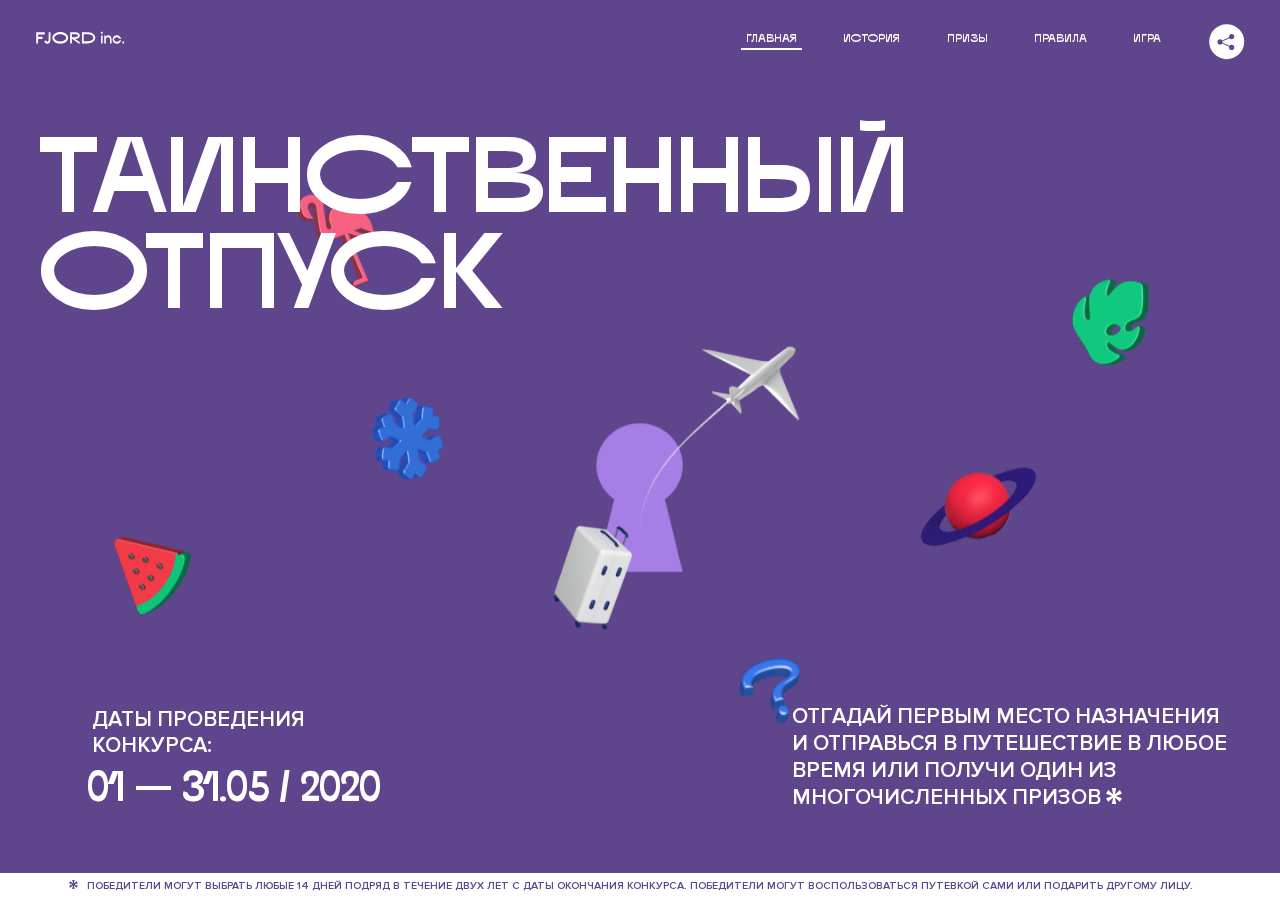
==== 3/index.html @ e9f089f7 ":heavy_check_mark: Сборка #3" ====
<!DOCTYPE html>
<html lang="ru">
<head>
  <meta charset="UTF-8">
  <meta name="description" content="">
  <meta name="viewport" content="width=device-width, initial-scale=1.0">
  <meta http-equiv="X-UA-Compatible" content="ie=edge">
  <title>Mysterious Vacation</title>
  <link rel="stylesheet" href="css/style.min.css">
<link href="css/style.min.css" rel="stylesheet">  <base href="https://htmlacademy-animation.github.io/119056-magic-vacation-1/3/">
</head>
<body>

  <header class="page-header js-header">
    <div class="page-header__wrapper">
      <a href="#" class="page-header__logo" aria-label="Перейти на страницу FJORD.Inc">
        <svg width="100" height="15" viewBox="0 0 100 15" fill="none" xmlns="http://www.w3.org/2000/svg">
          <path d="M0.26 1.4V14H2.276V8.906H7.334V6.44H2.276V3.848H9.872V1.4H0.26ZM12.733 14.36C15.127 14.36 16.243 12.65 16.243 9.5V1.4H14.263V8.96C14.263 11.21 13.723 11.876 12.733 11.876C11.833 11.876 11.473 11.3 11.347 10.58L9.36702 10.94C9.63702 13.046 10.663 14.36 12.733 14.36ZM18.3918 7.7C18.3918 11.372 22.3878 14.36 27.3198 14.36C32.2518 14.36 36.2478 11.372 36.2478 7.7C36.2478 4.028 32.2518 1.04 27.3198 1.04C22.3878 1.04 18.3918 4.028 18.3918 7.7ZM20.6058 7.7C20.6058 5.378 23.6118 3.524 27.3198 3.524C30.9918 3.524 33.9798 5.378 33.9798 7.7C33.9798 10.004 30.9918 11.858 27.3198 11.858C23.6118 11.858 20.6058 10.004 20.6058 7.7ZM40.403 14V8.906H40.799L49.079 14.702V12.38L44.039 8.906H44.201C47.999 8.906 49.277 7.304 49.277 5.162C49.277 3.092 47.999 1.4 44.201 1.4H38.387V14H40.403ZM43.535 3.722C45.785 3.722 47.045 4.136 47.045 5.432C47.045 6.764 45.785 7.034 43.535 7.034H40.403V3.722H43.535ZM51.6936 1.382V14H57.8676C62.7456 14 66.7236 11.534 66.7236 7.7C66.7236 3.848 62.7456 1.382 57.8676 1.382H51.6936ZM53.7096 11.624V3.722H57.5436C61.5396 3.722 64.4916 5.018 64.4916 7.7C64.4916 10.238 61.5396 11.624 57.5436 11.624H53.7096ZM73.1832 14.018H74.9832V5H73.1832V14.018ZM72.9132 1.976C72.9132 2.57 73.3992 3.092 74.0832 3.092C74.7492 3.092 75.2352 2.57 75.2352 1.976C75.2352 1.382 74.7672 0.805999 74.0832 0.805999C73.3812 0.805999 72.9132 1.382 72.9132 1.976ZM76.7867 14H78.5687V9.104C78.7487 8.006 79.5947 6.962 81.0887 6.962C82.1147 6.962 83.2667 7.448 83.2667 9.554V14H85.0487V9.014C85.0487 6.152 83.2307 4.73 81.3587 4.73C79.9187 4.73 79.0727 5.558 78.5687 6.854V5H76.7867V14ZM90.9898 14.27C93.5098 14.27 95.3818 12.506 95.7238 10.328H94.0498C93.7258 11.3 92.6998 12.02 90.9898 12.02C88.8478 12.02 87.7678 10.922 87.7678 9.59C87.7678 8.24 88.8478 6.962 90.9898 6.962C92.7538 6.962 93.7978 7.844 94.0858 8.924H95.7418C95.4358 6.71 93.6178 4.73 90.9898 4.73C88.0918 4.73 86.1298 7.124 86.1298 9.59C86.1298 12.074 88.1278 14.27 90.9898 14.27ZM97.0693 12.938C97.0693 13.658 97.5553 14.144 98.2753 14.144C98.9953 14.144 99.4813 13.658 99.4813 12.938C99.4813 12.2 98.9953 11.714 98.2753 11.714C97.5553 11.714 97.0693 12.2 97.0693 12.938Z" fill="currentColor"></path>
        </svg>
      </a>
      <button class="page-header__toggler js-menu-toggler" type="button" aria-label="Управление мобильным меню"><span>Меню</span></button>
      <nav class="page-header__nav">
        <div class="page-header__menu js-menu" id="menu">
          <ul>
            <li>
              <a class="js-menu-link active" href="#top" data-href="top">главная</a>
            </li>
            <li>
              <a class="js-menu-link" href="#story" data-href="story">история</a>
            </li>
            <li>
              <a class="js-menu-link" href="#prizes" data-href="prizes">призы</a>
            </li>
            <li>
              <a class="js-menu-link" href="#rules" data-href="rules">правила</a>
            </li>
            <li>
              <a class="js-menu-link" href="#game" data-href="game">игра</a>
            </li>
          </ul>
        </div>
        <div class="page-header__social">
          <div class="social-block js-social-block">
            <button class="social-block__toggler" aria-label="Управлять блоком с социальными кнопками">
              <svg width="26" height="22" viewBox="0 0 27 22" fill="none" xmlns="http://www.w3.org/2000/svg">
                <path d="M19.6721 7.43664C21.6273 7.43664 23.213 5.85095 23.213 3.89566C23.213 1.94037 21.6273 0.354675 19.6721 0.354675C17.7168 0.354675 16.1311 1.94037 16.1311 3.89566C16.1311 4.19968 16.1728 4.49178 16.2458 4.77345L7.21751 8.95527C6.57519 8.05214 5.52303 7.46049 4.33078 7.46049C2.37549 7.46049 0.789795 9.04618 0.789795 11.0015C0.789795 12.9568 2.37549 14.5425 4.33078 14.5425C5.52303 14.5425 6.57668 13.9508 7.21751 13.0477L16.2458 17.2295C16.1743 17.5112 16.1311 17.8033 16.1311 18.1073C16.1311 20.0626 17.7168 21.6483 19.6721 21.6483C21.6273 21.6483 23.213 20.0626 23.213 18.1073C23.213 16.152 21.6273 14.5663 19.6721 14.5663C18.4798 14.5663 17.4262 15.158 16.7853 16.0611L7.75701 11.8793C7.82854 11.5976 7.87176 11.3055 7.87176 11.0015C7.87176 10.6974 7.83003 10.4053 7.75701 10.1237L16.7853 5.94186C17.4262 6.84499 18.4783 7.43664 19.6721 7.43664Z" fill="currentColor"></path>
              </svg>
            </button>
            <ul class="social-block__list">
              <li>
                <a class="social-block__link social-block__link--fb" href="#" aria-label="Мы на Facebook">
                  <svg width="8" height="17" viewBox="0 0 8 17" fill="none" xmlns="http://www.w3.org/2000/svg">
                    <path d="M4.24646 16.9899H1.09275L1.05793 8.49828H0V5.30707H1.05793V3.81124C1.05793 1.42084 2.57654 0 5.21735 0H7.41758V3.18585H5.30841C4.28262 3.18585 4.2478 3.48582 4.2478 4.24914V5.30707H7.42964L7.16716 8.49828H4.2478V16.9899H4.24646Z" fill="currentColor"></path>
                  </svg>
                </a>
              </li>
              <li>
                <a class="social-block__link social-block__link--insta" href="#" aria-label="Мы в Instagram">
                  <svg width="15" height="15" viewBox="0 0 15 15" fill="none" xmlns="http://www.w3.org/2000/svg">
                    <path d="M11.0197 0H4.19806C2.14246 0 0.471191 1.66993 0.471191 3.72285V10.5499C0.471191 12.6082 2.14112 14.2727 4.19806 14.2727H11.0197C13.0753 14.2727 14.7466 12.6082 14.7466 10.5499V3.72285C14.7466 1.67127 13.0753 0 11.0197 0ZM11.0197 12.4849H4.19806C3.13076 12.4849 2.26432 11.6158 2.26432 10.5512V3.72419C2.26432 2.65956 3.13076 1.79715 4.19806 1.79715H11.0197C12.087 1.79715 12.9535 2.6609 12.9535 3.72419V10.5512C12.9535 11.6145 12.087 12.4849 11.0197 12.4849Z" fill="currentColor"></path>
                    <path d="M7.60887 3.11084C5.38989 3.11084 3.58203 4.9187 3.58203 7.14036C3.58203 9.35532 5.38989 11.1645 7.60887 11.1645C9.83053 11.1645 11.6357 9.35666 11.6357 7.14036C11.6357 4.9187 9.83053 3.11084 7.60887 3.11084ZM7.60887 9.36871C6.37551 9.36871 5.37784 8.37372 5.37784 7.14036C5.37784 5.90699 6.37551 4.90665 7.60887 4.90665C8.83822 4.90665 9.84259 5.90833 9.84259 7.14036C9.84392 8.37238 8.83822 9.36871 7.60887 9.36871Z" fill="currentColor"></path>
                    <path d="M11.3573 2.35962C10.8256 2.35962 10.3931 2.79752 10.3931 3.32381C10.3931 3.85546 10.8256 4.29336 11.3573 4.29336C11.8862 4.29336 12.3215 3.85546 12.3215 3.32381C12.3215 2.79752 11.8862 2.35962 11.3573 2.35962Z" fill="currentColor"></path>
                  </svg>
                </a>
              </li>
              <li>
                <a class="social-block__link social-block__link--vk" href="#" aria-label="Мы ВКонтакте">
                  <svg width="17" height="10" viewBox="0 0 17 10" fill="none" xmlns="http://www.w3.org/2000/svg">
                    <path d="M14.1234 4.9002C14.1234 4.9002 16.3623 1.72708 16.5866 0.680242C16.6595 0.312285 16.4947 0.103188 16.1069 0.103188C16.1069 0.103188 14.8193 0.103188 14.168 0.103188C13.7235 0.103188 13.5587 0.293278 13.4235 0.579768C13.4235 0.579768 12.3724 2.82553 11.0969 4.24712C10.6861 4.70333 10.4781 4.84318 10.2511 4.84318C10.0646 4.84318 9.98625 4.6911 9.98625 4.27834V0.649016C9.98625 0.147997 9.92545 0.00135496 9.5066 0.00135496H6.39628C6.15578 0.00135496 6.0085 0.134417 6.0085 0.324506C6.0085 0.801084 6.73406 0.908351 6.73406 2.20231V4.87305C6.73406 5.40529 6.70569 5.61575 6.45303 5.61575C5.78016 5.61575 4.19528 3.30618 3.30623 0.678887C3.12923 0.145282 2.93737 0 2.43475 0H0.486409C0.205373 0 0 0.190085 0 0.476576C0 0.991172 0.60666 3.40801 2.99277 6.64358C4.59927 8.8201 6.70569 10 8.60269 10C9.76196 10 10.0416 9.80312 10.0416 9.31432V7.63883C10.0416 7.22607 10.2065 7.04956 10.4429 7.04956C10.7078 7.04956 11.1847 7.13238 12.2805 8.22268C13.5843 9.47862 13.6762 10 14.3896 10H16.5676C16.7919 10 17 9.89273 17 9.52342C17 9.02919 16.3623 8.15343 15.384 7.10659C14.9801 6.56755 14.3302 5.98914 14.1248 5.72301C13.8275 5.40801 13.9154 5.23014 14.1234 4.9002Z" fill="currentColor"></path>
                  </svg>
                </a>
              </li>
            </ul>
          </div>
        </div>
      </nav>
    </div>
  </header>

  <main class="page-content">

    <section class="animation-screen"></section>

    <section class="screen screen--hidden screen--intro js-scrollspy" id="top">
      <div class="screen__wrapper">
        <div class="intro">
          <h1 class="intro__title">Таинственный отпуск</h1>
          <div class="intro__content">
            <div class="intro__info">
              <p class="intro__label">Даты проведения конкурса:</p>
              <p class="intro__date">01 — 31.05 / 2020</p>
            </div>
            <div class="intro__message">
              <p>
                Отгадай первым место назначения и&nbsp;отправься в&nbsp;путешествие в&nbsp;любое время или получи один из многочисленных призов
                <svg width="16" height="16" viewBox="0 0 10 10" fill="none" xmlns="http://www.w3.org/2000/svg">
                  <path d="M0 6.35337L3.90271 4.99012L0 3.64663L1.34615 1.32374L4.44287 4.01073L3.67364 0H6.34615L5.57692 4.01073L8.65385 1.32374L10 3.64663L6.13405 4.99012L10 6.35337L8.65385 8.65651L5.57692 5.98927L6.34615 10H3.67364L4.44287 5.96952L1.34615 8.65651L0 6.35337Z" fill="currentColor"></path>
                </svg>
              </p>
            </div>
          </div>
        </div>
      </div>
      <div class="screen__footer js-footer">
        <button class="screen__footer-enlarge js-footer-toggler" type="button" aria-label="Показать сообщение">
          <svg width="10" height="10" viewBox="0 0 10 10" fill="none" xmlns="http://www.w3.org/2000/svg">
            <path d="M0 6.35337L3.90271 4.99012L0 3.64663L1.34615 1.32374L4.44287 4.01073L3.67364 0H6.34615L5.57692 4.01073L8.65385 1.32374L10 3.64663L6.13405 4.99012L10 6.35337L8.65385 8.65651L5.57692 5.98927L6.34615 10H3.67364L4.44287 5.96952L1.34615 8.65651L0 6.35337Z" fill="currentColor"></path>
          </svg>
        </button>
        <button class="screen__footer-collapse js-footer-toggler" type="button" aria-label="Скрыть сообщение">
          <svg width="13" height="13" viewBox="0 0 13 13" fill="none" xmlns="http://www.w3.org/2000/svg">
            <line x1="12.3536" y1="0.353553" x2="0.738349" y2="11.9688" stroke="currentColor"></line>
            <line x1="0.738319" y1="0.539925" x2="12.3535" y2="12.1551" stroke="currentColor"></line>
          </svg>
        </button>
        <div class="screen__footer-wrapper">
          <div class="screen__footer-announce">
            <p class="screen__footer-label">Даты проведения конкурса:</p>
            <p class="screen__footer-date">01 — 31.05 / 2020</p>
          </div>
          <div class="screen__footer-note">
            <p>
              <svg width="10" height="10" viewBox="0 0 10 10" fill="none" xmlns="http://www.w3.org/2000/svg">
                <path d="M0 6.35337L3.90271 4.99012L0 3.64663L1.34615 1.32374L4.44287 4.01073L3.67364 0H6.34615L5.57692 4.01073L8.65385 1.32374L10 3.64663L6.13405 4.99012L10 6.35337L8.65385 8.65651L5.57692 5.98927L6.34615 10H3.67364L4.44287 5.96952L1.34615 8.65651L0 6.35337Z" fill="currentColor"></path>
              </svg>
              <span>Победители могут выбрать любые 14 дней подряд в&nbsp;течение двух лет с&nbsp;даты окончания конкурса. Победители могут воспользоваться путевкой сами или подарить другому лицу.</span>
            </p>
          </div>
        </div>
      </div>
    </section>

    <section class="screen screen--hidden screen--story js-scrollspy" id="story">

      <div class="slider swiper-container js-slider">

        <div class="swiper-wrapper">

          <div class="slider__item swiper-slide">
            <h2 class="slider__item-title">История</h2>
            <p class="slider__item-text">Джеймс Таргет был основателем компании &laquo;Fjord Inc.&raquo;. С&nbsp;1965 года &laquo;Fjord Inc.&raquo; прославилась надёжными и&nbsp;удобными чемоданами и&nbsp;аксессуарами для туристов.</p>
          </div>

          <div class="slider__item swiper-slide">
            <p class="slider__item-text">Когда Джеймсу было 7&nbsp;лет, в&nbsp;их&nbsp;доме гостил дядюшка и&nbsp;развлекал детей рассказами о&nbsp;своей поездке в&nbsp;место, показавшееся малышу Таргету невероятным. Тогда Джеймс решил, что однажды посетит его, но&nbsp;не&nbsp;будет рассказывать о&nbsp;мечте, пока не&nbsp;осуществит.</p>
          </div>

          <div class="slider__item swiper-slide">
            <p class="slider__item-text">Джеймс Таргет стал увлеченным путешественником. Он&nbsp;посетил 5&nbsp;континентов, 126&nbsp;стран.</p>
          </div>

          <div class="slider__item swiper-slide">
            <p class="slider__item-text">Он&nbsp;сплавлялся по&nbsp;Амазонке и&nbsp;погружался в&nbsp;пещеры Франции, медитировал в&nbsp;горах Тибета и&nbsp;пожимал руку вождя племени Акугауа.</p>
          </div>

          <div class="slider__item swiper-slide">
            <p class="slider__item-text">Из&nbsp;своих поездок Джеймс Таргет привозил идеи, как сделать свои чемоданы &laquo;Fjord Inc.&raquo; удобными и&nbsp;приспособленными к&nbsp;разным дорожным условиям.</p>
          </div>

          <div class="slider__item swiper-slide">
            <p class="slider__item-text">Всё это время Джеймс не&nbsp;оставлял идею поездки своей мечты. Однако, как только он&nbsp;брался за&nbsp;планирование, возникали препятствия, не&nbsp;позволяющие отправиться туда.</p>
          </div>

          <div class="slider__item swiper-slide">
            <p class="slider__item-text">В&nbsp;возрасте 67&nbsp;лет Джеймс Таргет попал под лавину и&nbsp;погиб. В&nbsp;своём завещании он&nbsp;поручил отправить в&nbsp;заветное путешествие трёх смельчаков, единых с&nbsp;ним духом.</p>
          </div>

          <div class="slider__item swiper-slide">
            <p class="slider__item-text">Тех, кто сможет узнать таинственное место, задавая вопросы специально обученному ИИ&nbsp;&laquo;Соне&raquo;, ждет фантастическое путешествие.</p>
          </div>
        </div>
        <div class="slider__controls">
          <button class="slider__control slider__control--prev js-control-prev" type="button" aria-label="Показать предыдущую историю">
            <svg width="12" height="22" viewBox="0 0 12 22" fill="none" xmlns="http://www.w3.org/2000/svg">
              <path d="M11 1L1 11L11 21" stroke="currentColor" stroke-width="2" stroke-linejoin="round"></path>
            </svg>
          </button>
          <button class="slider__control slider__control--next js-control-next" type="button" aria-label="Показать следующую историю">
            <svg width="12" height="22" viewBox="0 0 12 22" fill="none" xmlns="http://www.w3.org/2000/svg">
              <path d="M1 1L11 11L1 21" stroke="currentColor" stroke-width="2" stroke-linejoin="round"></path>
            </svg>
          </button>
        </div>
        <div class="slider__pagination swiper-pagination"></div>
      </div>
    </section>

    <section class="screen screen--hidden screen--prizes js-scrollspy" id="prizes">
      <div class="screen__wrapper">
        <div class="prizes">
          <h2 class="prizes__title">ПРизы</h2>
          <div class="prizes__lead">
            <p>Найди ответ и&nbsp;получи один из&nbsp;призов:</p>
          </div>
          <ul class="prizes__list">
            <li class="prizes__item prizes__item--journeys">
              <div class="prizes__icon">
                <picture>
                  <source srcset="img/prize1-mob.svg" media="(orientation: portrait)">
                  <img src="img/prize1.svg" alt="">
                </picture>
              </div>
              <p class="prizes__desc">
                <b>3</b>
                <span>загадочных путешествия</span>
              </p>
            </li>
            <li class="prizes__item prizes__item--cases">
              <div class="prizes__icon">
                <picture>
                  <source srcset="img/prize2-mob.svg" media="(orientation: portrait)">
                  <img src="img/prize2.svg" alt="">
                </picture>
              </div>
              <p class="prizes__desc">
                <b>7</b>
                <span>надежных чемоданов</span>
              </p>
            </li>
            <li class="prizes__item prizes__item--codes">
              <div class="prizes__icon">
                <picture>
                  <source srcset="img/prize3-mob.svg" media="(orientation: portrait)">
                  <img src="img/prize3.svg" alt="">
                </picture>
              </div>
              <p class="prizes__desc">
                <b>900</b>
                <span>
                  промокодов на&nbsp;скидку 15%
                  <svg width="10" height="10" viewBox="0 0 10 10" fill="none" xmlns="http://www.w3.org/2000/svg">
                    <path d="M0 6.35337L3.90271 4.99012L0 3.64663L1.34615 1.32374L4.44287 4.01073L3.67364 0H6.34615L5.57692 4.01073L8.65385 1.32374L10 3.64663L6.13405 4.99012L10 6.35337L8.65385 8.65651L5.57692 5.98927L6.34615 10H3.67364L4.44287 5.96952L1.34615 8.65651L0 6.35337Z" fill="currentColor"></path>
                  </svg>
                </span>
              </p>
            </li>
          </ul>
        </div>
      </div>
      <div class="screen__footer js-footer">
        <button class="screen__footer-enlarge js-footer-toggler" type="button" aria-label="Показать сообщение">
          <svg width="10" height="10" viewBox="0 0 10 10" fill="none" xmlns="http://www.w3.org/2000/svg">
            <path d="M0 6.35337L3.90271 4.99012L0 3.64663L1.34615 1.32374L4.44287 4.01073L3.67364 0H6.34615L5.57692 4.01073L8.65385 1.32374L10 3.64663L6.13405 4.99012L10 6.35337L8.65385 8.65651L5.57692 5.98927L6.34615 10H3.67364L4.44287 5.96952L1.34615 8.65651L0 6.35337Z" fill="currentColor"></path>
          </svg>
        </button>
        <button class="screen__footer-collapse js-footer-toggler" type="button" aria-label="Скрыть сообщение">
          <svg width="13" height="13" viewBox="0 0 13 13" fill="none" xmlns="http://www.w3.org/2000/svg">
            <line x1="12.3536" y1="0.353553" x2="0.738349" y2="11.9688" stroke="currentColor"></line>
            <line x1="0.738319" y1="0.539925" x2="12.3535" y2="12.1551" stroke="currentColor"></line>
          </svg>
        </button>
        <div class="screen__footer-wrapper">
          <div class="screen__footer-announce">
            <p class="screen__footer-label">Даты проведения конкурса:</p>
            <p class="screen__footer-date">01 — 31.05 / 2020</p>
          </div>
          <div class="screen__footer-note">
            <p>
              <svg width="10" height="10" viewBox="0 0 10 10" fill="none" xmlns="http://www.w3.org/2000/svg">
                <path d="M0 6.35337L3.90271 4.99012L0 3.64663L1.34615 1.32374L4.44287 4.01073L3.67364 0H6.34615L5.57692 4.01073L8.65385 1.32374L10 3.64663L6.13405 4.99012L10 6.35337L8.65385 8.65651L5.57692 5.98927L6.34615 10H3.67364L4.44287 5.96952L1.34615 8.65651L0 6.35337Z" fill="currentColor"></path>
              </svg>
              <span>Скидка&nbsp;15% на&nbsp;единоразовое приобретение путёвки с&nbsp;1&nbsp;июня 2020 по&nbsp;31&nbsp;мая 2022&nbsp;года. Суммируется с&nbsp;другими акциями</span>
            </p>
          </div>
        </div>
      </div>
    </section>

    <section class="screen screen--hidden screen--rules js-scrollspy" id="rules">
      <div class="screen__wrapper">
        <div class="rules">
          <h2 class="rules__title">Правила</h2>
          <div class="rules__lead">
            <p>Для того чтобы получить наследство Джеймса Таргета, тебе нужно выведать у&nbsp;&laquo;Сони&raquo;, куда предстоит отправиться тебе в&nbsp;случае победы</p>
          </div>
          <ol class="rules__list">
            <li class="rules__item">
              <p>Тебе отводится <br>5&nbsp;минут</p>
            </li>
            <li class="rules__item">
              <p>Задавай любые вопросы в&nbsp;текстовом поле</p>
            </li>
            <li class="rules__item">
              <p>Нажимай кнопку &laquo;Узнать&raquo;, чтобы получить ответ</p>
            </li>
            <li class="rules__item">
              <p>&laquo;Соня&raquo; может отвечать только&nbsp;Да или Нет</p>
            </li>
          </ol>
          <a href="#game" class="rules__link btn">Погнали!</a>
        </div>
      </div>
      <div class="screen__disclaimer">
        <div class="disclaimer">
          <ul>
            <li>
              <a href="#">Правовая информация</a>
            </li>
            <li>
              <a href="#">Подробные правила</a>
            </li>
          </ul>
        </div>
      </div>
    </section>

    <section class="screen screen--hidden screen--game js-scrollspy" id="game">
      <div class="screen__wrapper">
        <div class="game">
          <div class="game__header">
            <h2 class="game__title">Игра</h2>
            <div class="game__counter">
              <span>05</span>:<span>00</span>
            </div>
          </div>
          <div class="game__body">
            <div class="chat">
              <div class="chat__body js-chat">
                <ul class="chat__list" id="messages"></ul>
              </div>
              <div class="chat__footer">
                <form action="#" method="post" class="form" id="message-form">
                  <label for="message-field" class="visually-hidden">Поле для ввода вопроса</label>
                  <input type="text" class="form__field" id="message-field">
                  <button class="form__button btn">
                    Узнать
                    <svg width="18" height="19" viewBox="0 0 18 19" fill="none" xmlns="http://www.w3.org/2000/svg">
                      <path stroke="currentColor" stroke-width="2" d="M9 19V1"></path>
                      <path d="M1 9l8-8 8 8" stroke="currentColor" stroke-width="2" stroke-linejoin="round"></path>
                    </svg>
                  </button>
                </form>
              </div>
            </div>
          </div>
          <!-- временные кнопки для показа результата -->
          <div class="game__buttons">
            <button class="game__button btn js-show-result" type="button" data-target="result">Положительный результат</button>
            <button class="game__button btn js-show-result" type="button" data-target="result2">Положительный результат - 2</button>
            <button class="game__button btn js-show-result" type="button" data-target="result3">Отрицательный результат</button>
          </div>
        </div>
      </div>
    </section>

    <section class="screen screen--hidden screen--result" id="result">
      <div class="screen__wrapper">
        <div class="result result--trip">
          <div class="result__image">
            <picture>
              <source srcset="img/result1-mob.png 1x, img/result1-mob@2x.png 2x" media="(max-width: 768px) and (orientation: portrait)">
              <img src="img/result1.png" srcset="img/result1@2x.png 2x" alt="">
            </picture>
          </div>
          <h2 class="result__title">
            <span class="visually-hidden">ПОбеда!</span>
            <svg xmlns="http://www.w3.org/2000/svg" viewBox="0 0 568.85 109.24">
              <path d="M16,24.44V92H2.6V8H75V92H61.52V24.44H16Z" transform="translate(-2.1 -1.5)" fill="none" stroke="currentColor"></path>
              <path d="M148.76,5.6c32.88,0,59.52,19.92,59.52,44.4s-26.64,44.4-59.52,44.4S89.24,74.48,89.24,50,115.88,5.6,148.76,5.6Zm0,72.12c24.48,0,44.4-12.36,44.4-27.72s-19.92-27.84-44.4-27.84C124,22.16,104,34.52,104,50S124,77.72,148.76,77.72Z" transform="translate(-2.1 -1.5)" fill="none" stroke="currentColor"></path>
              <path d="M287.36,8V24.44H236v14.4h25.32c25.44,0,34,11.16,34,26.52,0,15.6-8.52,26.64-34,26.64H222.56V8h64.8ZM256.88,76.52c15.12,0,23.52-2,23.52-11.52S272,54.44,256.88,54.44H236V76.52h20.88Z" transform="translate(-2.1 -1.5)" fill="none" stroke="currentColor"></path>
              <path d="M371.47,8V24.44H320.84V41.6h33.6V58h-33.6V75.56h50.64V92H307.4V8h64.08Z" transform="translate(-2.1 -1.5)" fill="none" stroke="currentColor"></path>
              <path d="M382.39,110.24V75.56h7.44c4.56-4.68,7.8-18.36,8.76-56L399,8h48.6V75.56h10v34.68H442.87V92H397v18.24H382.39Zm51.72-34.68V24.44H411.55v3.12c-0.48,22.44-3.24,37.68-7.2,48h29.76Z" transform="translate(-2.1 -1.5)" fill="none" stroke="currentColor"></path>
              <path d="M463.75,92l28-84h27.12l28.08,84H533.47l-7.8-23.52h-37.8L480.07,92H463.75Zm56.64-40L507,11.84,493.51,52h26.88Z" transform="translate(-2.1 -1.5)" fill="none" stroke="currentColor"></path>
              <path d="M554.12,70.4L555.55,2H569l1.44,68.4H554.12Zm8.28,6.36c4.8,0,8,3.24,8,8.16a8,8,0,1,1-16.08,0C554.35,80,557.59,76.76,562.39,76.76Z" transform="translate(-2.1 -1.5)" fill="none" stroke="currentColor"></path>
            </svg>
          </h2>
          <div class="result__text">
            <p>ты&nbsp;отправляешься в&nbsp;Арктику!</p>
          </div>
          <div class="result__form">
            <form action="#" method="post" class="form form--result">
              <label for="email-field" class="form__label">зарегистрируй результат</label>
              <input type="email" class="form__field" id="email-field" placeholder="e-mail для регистации результата и получения приза" required="">
              <button class="form__button btn">
                отправить
                <svg width="18" height="19" viewBox="0 0 18 19" fill="none" xmlns="http://www.w3.org/2000/svg">
                  <path stroke="currentColor" stroke-width="2" d="M9 19V1"></path>
                  <path d="M1 9l8-8 8 8" stroke="currentColor" stroke-width="2" stroke-linejoin="round"></path>
                </svg>
              </button>
            </form>
          </div>
        </div>
      </div>
    </section>

    <section class="screen screen--hidden screen--result" id="result2">
      <div class="screen__wrapper">
        <div class="result result--prize">
          <div class="result__image">
            <picture>
              <source srcset="img/result2-mob.png 1x, img/result2-mob@2x.png 2x" media="(max-width: 768px) and (orientation: portrait)">
              <img src="img/result2.png" srcset="img/result2@2x.png 2x" alt="">
            </picture>
          </div>
          <h2 class="result__title">
            <span class="visually-hidden">ПОбеда!</span>
            <svg xmlns="http://www.w3.org/2000/svg" viewBox="0 0 568.85 109.24">
              <path d="M16,24.44V92H2.6V8H75V92H61.52V24.44H16Z" transform="translate(-2.1 -1.5)" fill="none" stroke="currentColor"></path>
              <path d="M148.76,5.6c32.88,0,59.52,19.92,59.52,44.4s-26.64,44.4-59.52,44.4S89.24,74.48,89.24,50,115.88,5.6,148.76,5.6Zm0,72.12c24.48,0,44.4-12.36,44.4-27.72s-19.92-27.84-44.4-27.84C124,22.16,104,34.52,104,50S124,77.72,148.76,77.72Z" transform="translate(-2.1 -1.5)" fill="none" stroke="currentColor"></path>
              <path d="M287.36,8V24.44H236v14.4h25.32c25.44,0,34,11.16,34,26.52,0,15.6-8.52,26.64-34,26.64H222.56V8h64.8ZM256.88,76.52c15.12,0,23.52-2,23.52-11.52S272,54.44,256.88,54.44H236V76.52h20.88Z" transform="translate(-2.1 -1.5)" fill="none" stroke="currentColor"></path>
              <path d="M371.47,8V24.44H320.84V41.6h33.6V58h-33.6V75.56h50.64V92H307.4V8h64.08Z" transform="translate(-2.1 -1.5)" fill="none" stroke="currentColor"></path>
              <path d="M382.39,110.24V75.56h7.44c4.56-4.68,7.8-18.36,8.76-56L399,8h48.6V75.56h10v34.68H442.87V92H397v18.24H382.39Zm51.72-34.68V24.44H411.55v3.12c-0.48,22.44-3.24,37.68-7.2,48h29.76Z" transform="translate(-2.1 -1.5)" fill="none" stroke="currentColor"></path>
              <path d="M463.75,92l28-84h27.12l28.08,84H533.47l-7.8-23.52h-37.8L480.07,92H463.75Zm56.64-40L507,11.84,493.51,52h26.88Z" transform="translate(-2.1 -1.5)" fill="none" stroke="currentColor"></path>
              <path d="M554.12,70.4L555.55,2H569l1.44,68.4H554.12Zm8.28,6.36c4.8,0,8,3.24,8,8.16a8,8,0,1,1-16.08,0C554.35,80,557.59,76.76,562.39,76.76Z" transform="translate(-2.1 -1.5)" fill="none" stroke="currentColor"></path>
            </svg>
          </h2>
          <div class="result__text">
            <p>чемодан &laquo;Fjord&nbsp;Inc.&raquo;&nbsp;твой</p>
          </div>
          <div class="result__form">
            <form action="#" method="post" class="form form--result">
              <label for="email-field2" class="form__label">зарегистрируй результат</label>
              <input type="email" class="form__field" id="email-field2" placeholder="e-mail для регистации результата и получения приза" required="">
              <button class="form__button btn">
                отправить
                <svg width="18" height="19" viewBox="0 0 18 19" fill="none" xmlns="http://www.w3.org/2000/svg">
                  <path stroke="currentColor" stroke-width="2" d="M9 19V1"></path>
                  <path d="M1 9l8-8 8 8" stroke="currentColor" stroke-width="2" stroke-linejoin="round"></path>
                </svg>
              </button>
            </form>
          </div>
        </div>
      </div>
    </section>

    <section class="screen screen--hidden screen--result" id="result3">
      <div class="screen__wrapper">
        <div class="result result--negative">
          <div class="result__image">
            <picture>
              <source srcset="img/result3-mob.png 1x, img/result3-mob@2x.png 2x" media="(max-width: 768px) and (orientation: portrait)">
              <img src="img/result3.png" srcset="img/result3@2x.png 2x" alt="">
            </picture>
          </div>
          <h2 class="result__title">
            <span class="visually-hidden">Не угадал!</span>
            <svg xmlns="http://www.w3.org/2000/svg" viewBox="0 0 660.77 109.24">
              <path d="M2.66,92V8H16.1V42.2H53.3V8H66.74V92H53.3V58.64H16.1V92H2.66Z" transform="translate(-2.16 -1.5)" fill="none" stroke="currentColor"></path>
              <path d="M147.62,8V24.44H97V41.6h33.6V58H97V75.56h50.64V92H83.54V8h64.08Z" transform="translate(-2.16 -1.5)" fill="none" stroke="currentColor"></path>
              <path d="M199.22,8l20.52,42.36L235.34,8h16.44l-31,84H204.38l9.48-25.92L185.78,8h13.44Z" transform="translate(-2.16 -1.5)" fill="none" stroke="currentColor"></path>
              <path d="M273.74,24.44V92H260.3V8h50.16V24.44H273.74Z" transform="translate(-2.16 -1.5)" fill="none" stroke="currentColor"></path>
              <path d="M307.1,92l28-84h27.12l28.08,84H376.82L369,68.48h-37.8L323.42,92H307.1Zm56.64-40L350.3,11.84,336.86,52h26.88Z" transform="translate(-2.16 -1.5)" fill="none" stroke="currentColor"></path>
              <path d="M396.38,110.24V75.56h7.44c4.56-4.68,7.8-18.36,8.76-56L412.94,8h48.6V75.56h10v34.68H456.86V92H411v18.24H396.38ZM448.1,75.56V24.44H425.54v3.12c-0.48,22.44-3.24,37.68-7.2,48H448.1Z" transform="translate(-2.16 -1.5)" fill="none" stroke="currentColor"></path>
              <path d="M477.74,92l28-84h27.12L560.9,92H547.46l-7.8-23.52h-37.8L494.06,92H477.74Zm56.64-40-13.44-40.2L507.5,52h26.88Z" transform="translate(-2.16 -1.5)" fill="none" stroke="currentColor"></path>
              <path d="M568.7,76.88a13.77,13.77,0,0,0,5,1c6.6,0,10.44-6.24,12-58.32L586.22,8h46.2V92H619V24.44H598.82l-0.12,3.12C597.14,81,589,94.4,573.74,94.4a28.55,28.55,0,0,1-6.72-.84Z" transform="translate(-2.16 -1.5)" fill="none" stroke="currentColor"></path>
              <path d="M646.1,70.4L647.54,2H661l1.44,68.4H646.1Zm8.28,6.36c4.8,0,8,3.24,8,8.16a8,8,0,0,1-16.08,0C646.34,80,649.58,76.76,654.38,76.76Z" transform="translate(-2.16 -1.5)" fill="none" stroke="currentColor"></path>
            </svg>
          </h2>
          <button class="result__button js-play" type="button">
            не сдавайся!
            <span>
              <svg width="27" height="22" viewBox="0 0 27 22" fill="none" xmlns="http://www.w3.org/2000/svg">
                <path d="M10.6899 1.47998C5.42992 1.47998 1.16992 5.73998 1.16992 11C1.16992 16.26 5.42992 20.52 10.6899 20.52C15.9499 20.52 20.2099 16.26 20.2099 11V7.13998" stroke="currentColor" stroke-width="2" stroke-miterlimit="10"></path>
                <path d="M15.1099 12.5099L20.1499 7.13989L25.3099 12.6299" stroke="currentColor" stroke-width="2" stroke-miterlimit="10" stroke-linejoin="round"></path>
              </svg>
            </span>
          </button>
        </div>
      </div>
    </section>

    <div class="section-background"></div>

  </main>

<script src="js/script.js"></script></body>
</html>
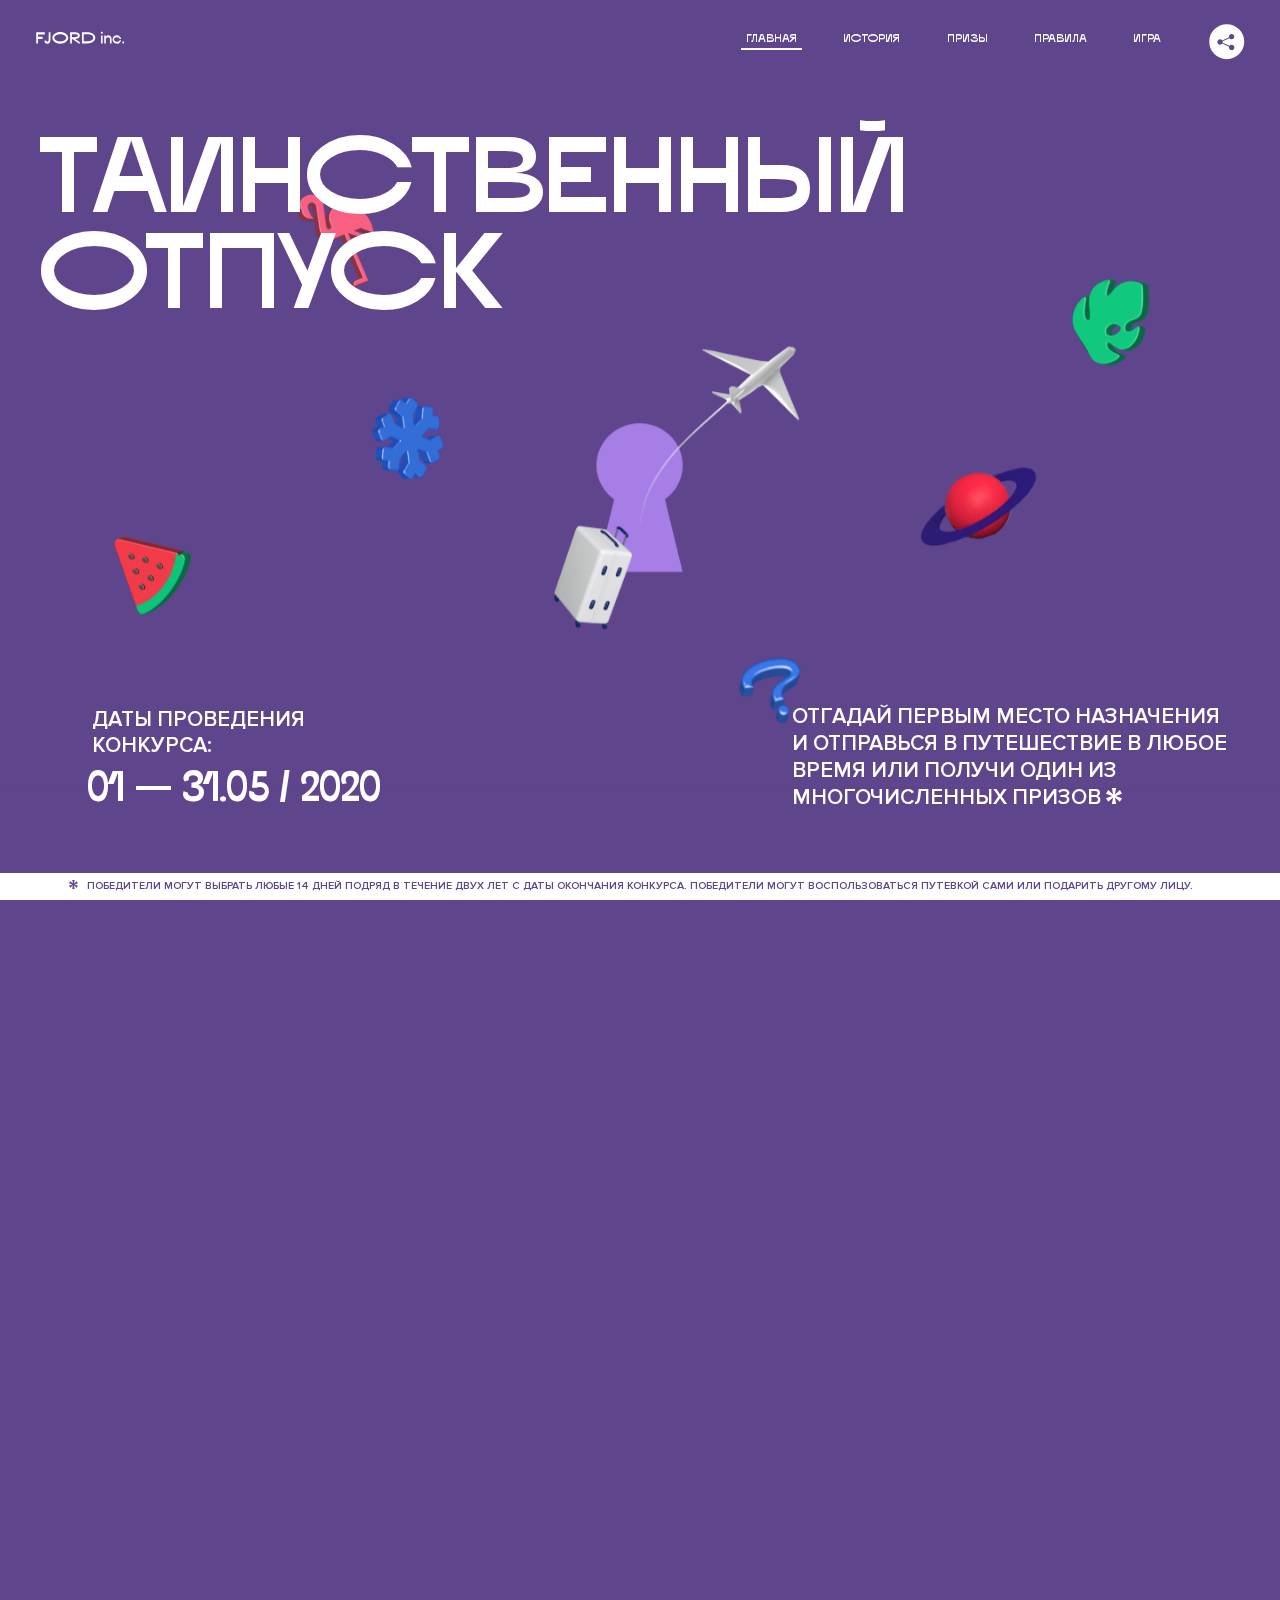
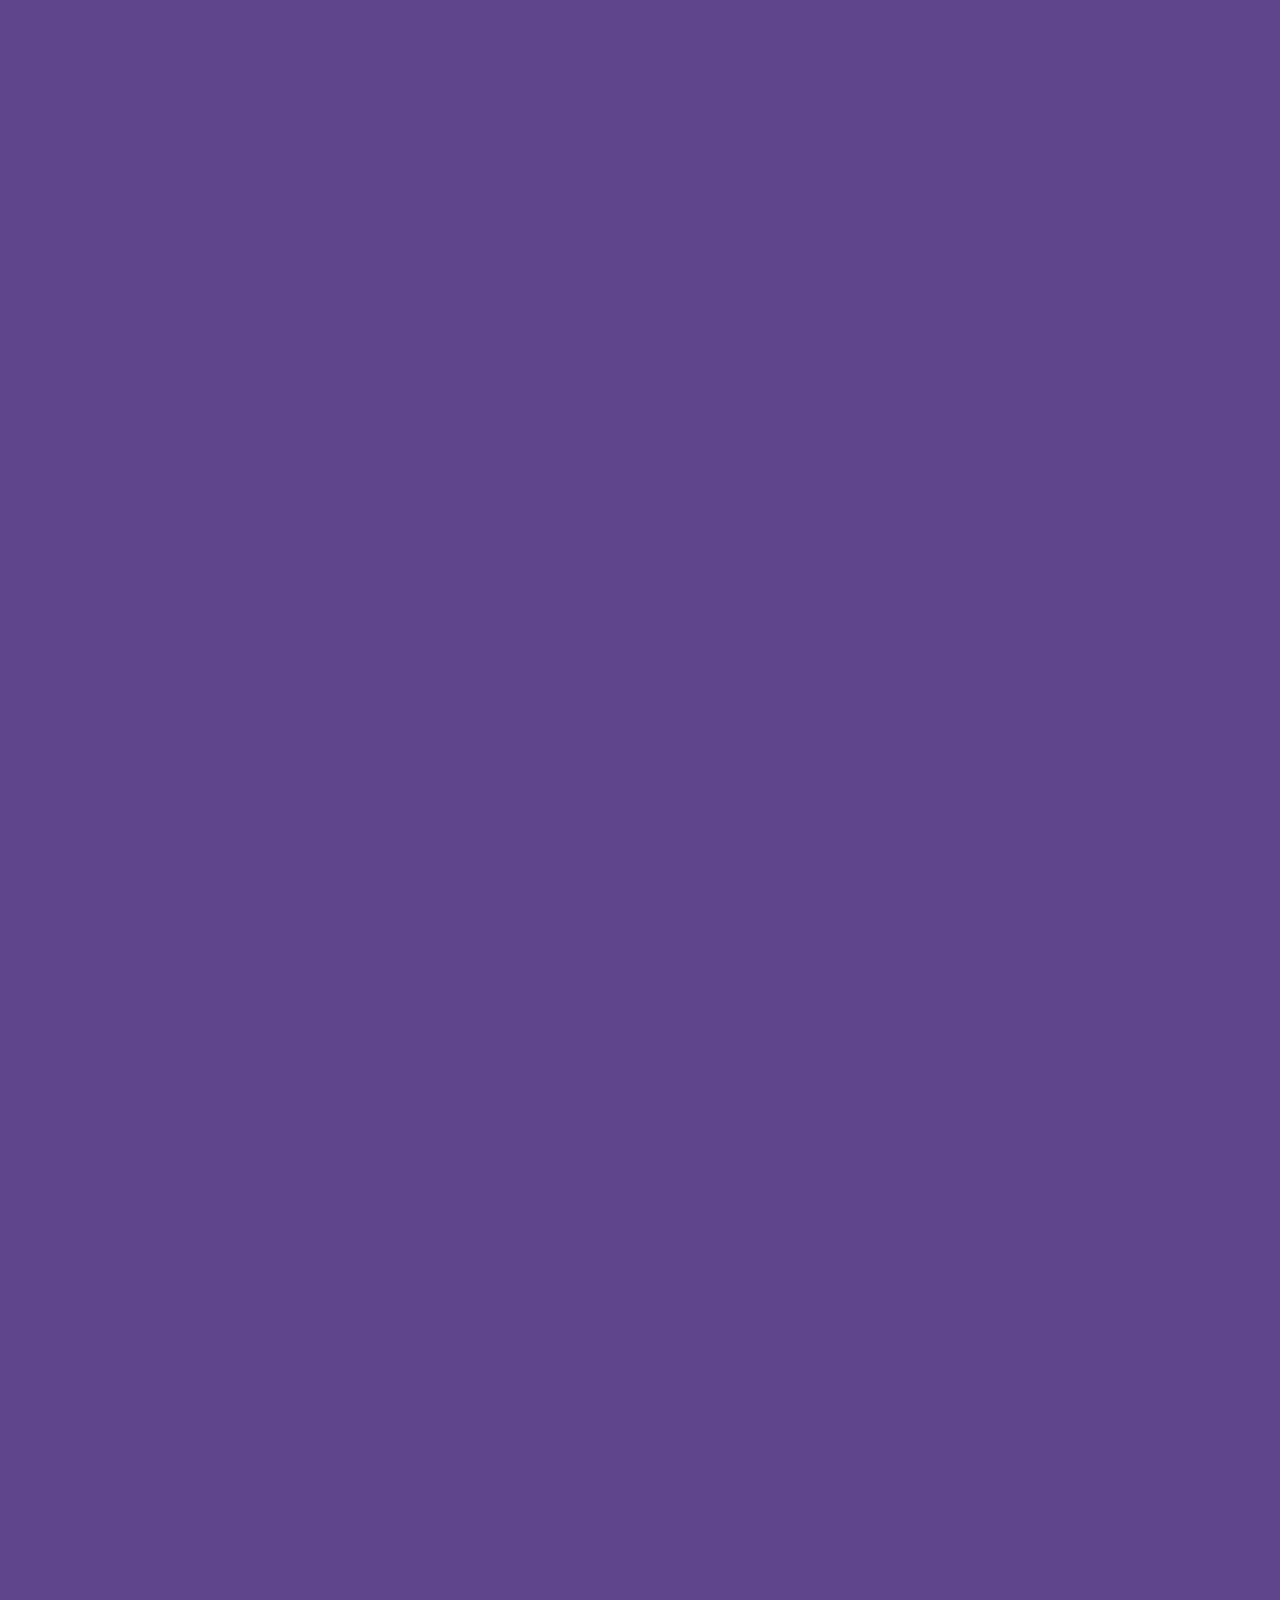
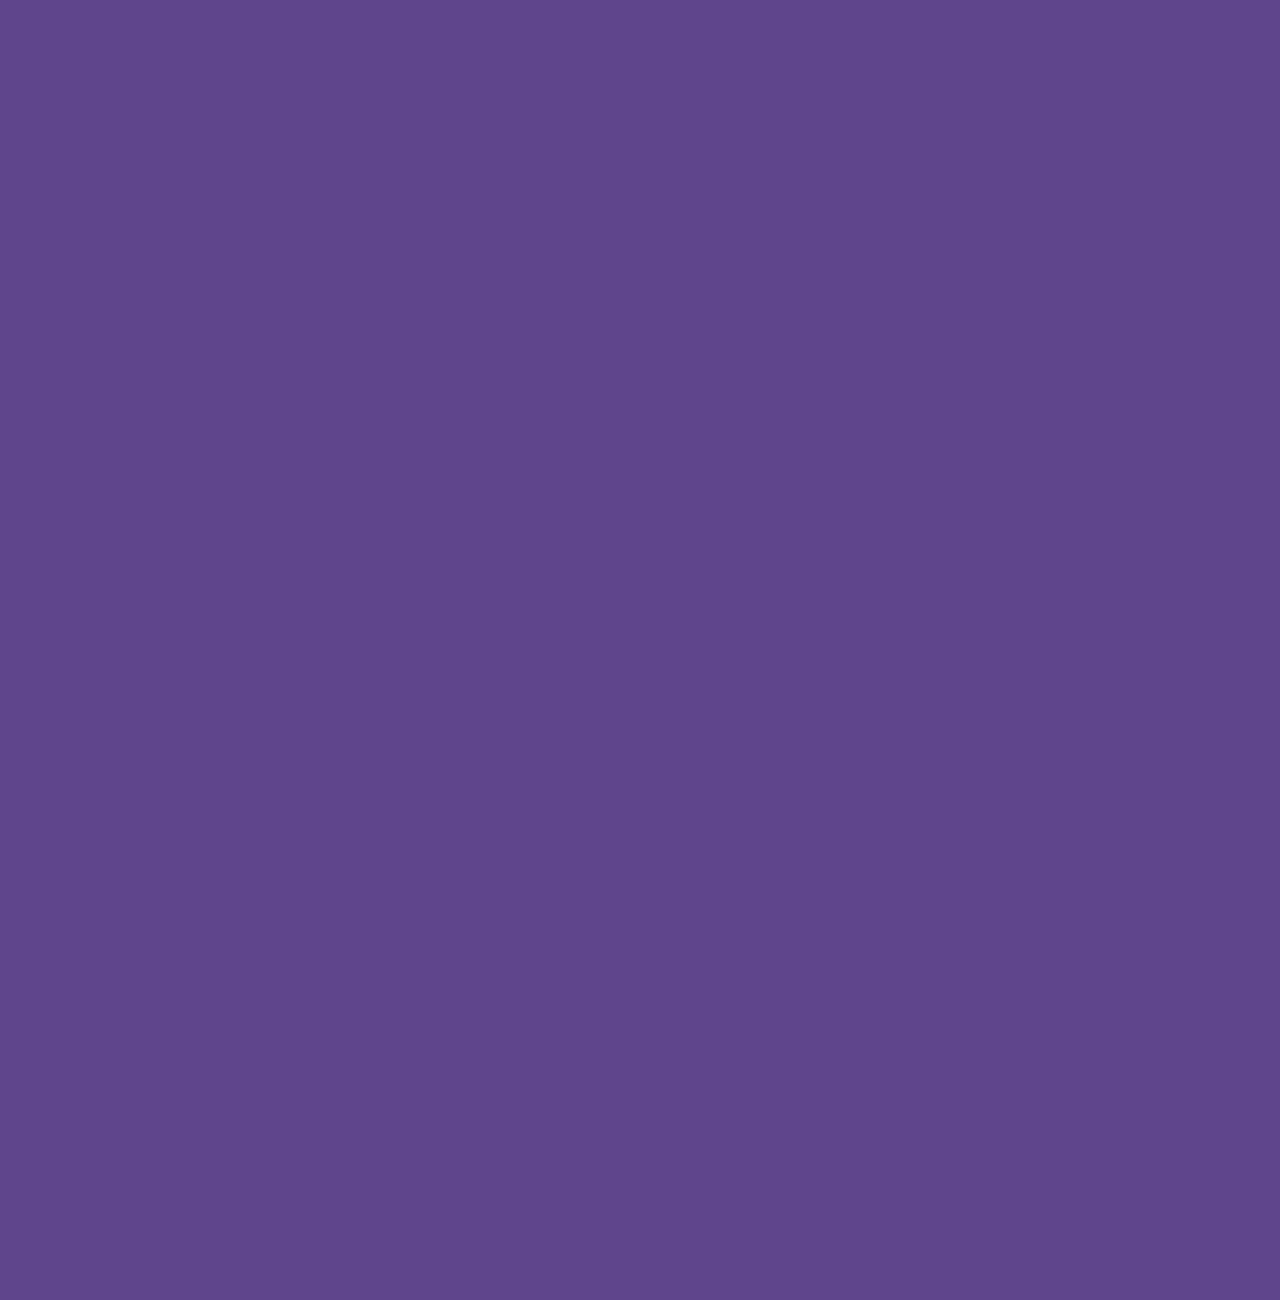
==== commit f6c18162: ":heavy_check_mark: Сборка #3" ====
--- a/3/index.html
+++ b/3/index.html
@@ -6,7 +6,6 @@
   <meta name="viewport" content="width=device-width, initial-scale=1.0">
   <meta http-equiv="X-UA-Compatible" content="ie=edge">
   <title>Mysterious Vacation</title>
-  <link rel="stylesheet" href="css/style.min.css">
 <link href="css/style.min.css" rel="stylesheet">  <base href="https://htmlacademy-animation.github.io/119056-magic-vacation-1/3/">
 </head>
 <body>
